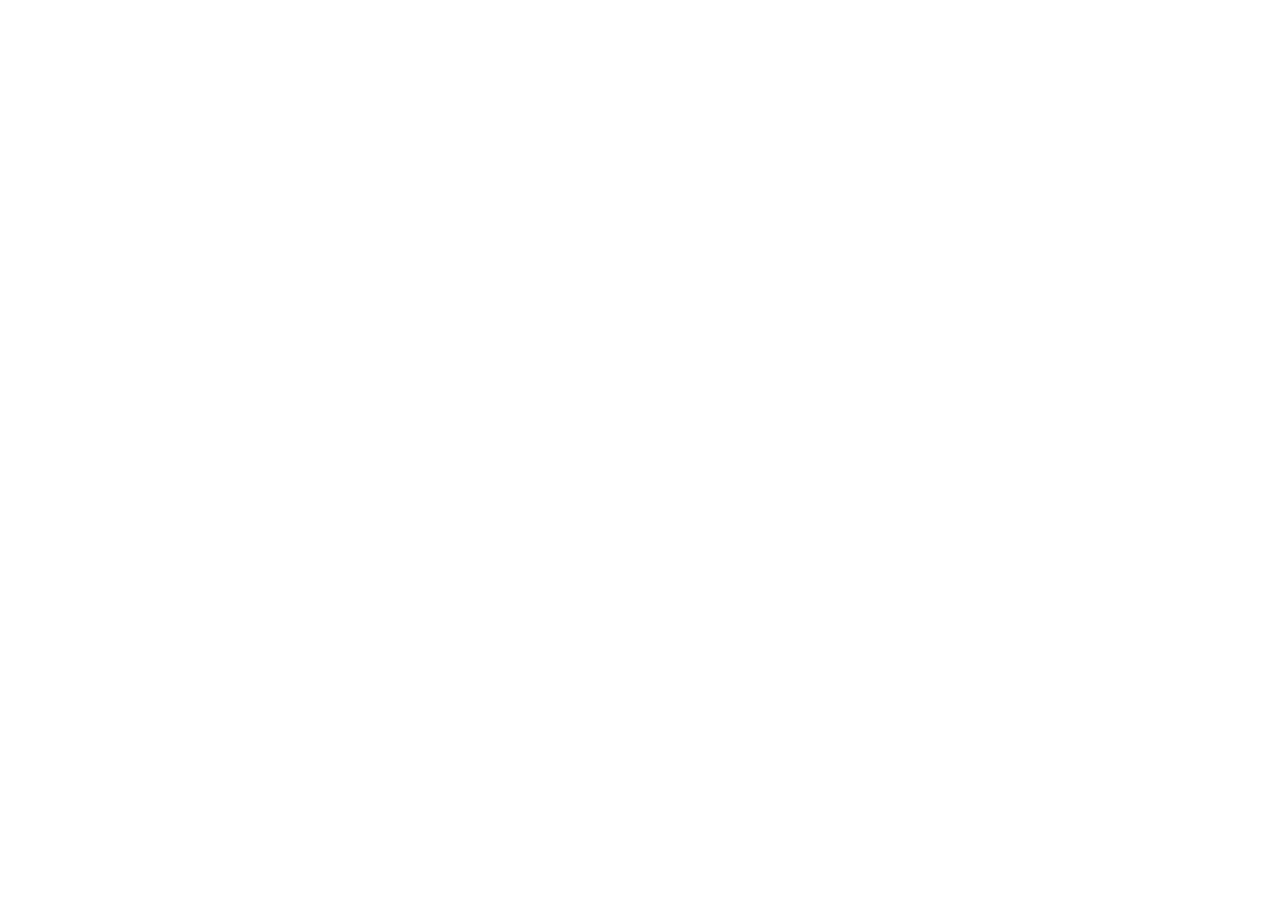
==== index.html @ e2aa8000 "Add redirect to World of Asterion" ====
<!doctype html>
<html lang="cs">
<head>
  <meta charset="utf-8">
  <meta name="viewport" content="width=device-width, initial-scale=1">
  <meta name="robots" content="noindex, follow">
  <meta http-equiv="refresh" content="0; url=https://worldofasterion.github.io/">
  <link rel="canonical" href="https://worldofasterion.github.io/">
  <title>Discover Asterion</title>
  <style>
    html { color-scheme: dark; }
    body {
      margin: 0;
      min-height: 100vh;
      display: grid;
      place-items: center;
      background: #050706;
      color: #d7d7d2;
      font: 18px/1.5 Georgia, "Times New Roman", serif;
    }
    main { max-width: 38rem; padding: 2rem; text-align: center; }
    h1 { color: #9fb6bd; font-weight: normal; }
    a { color: #d2c43b; }
  </style>
</head>
<body>
  <main>
    <h1>Discover Asterion</h1>
    <p>Pokračujte na hlavní web <a href="https://worldofasterion.github.io/">World of Asterion</a>.</p>
  </main>
  <script>
    location.replace('https://worldofasterion.github.io/' + location.search + location.hash);
  </script>
</body>
</html>
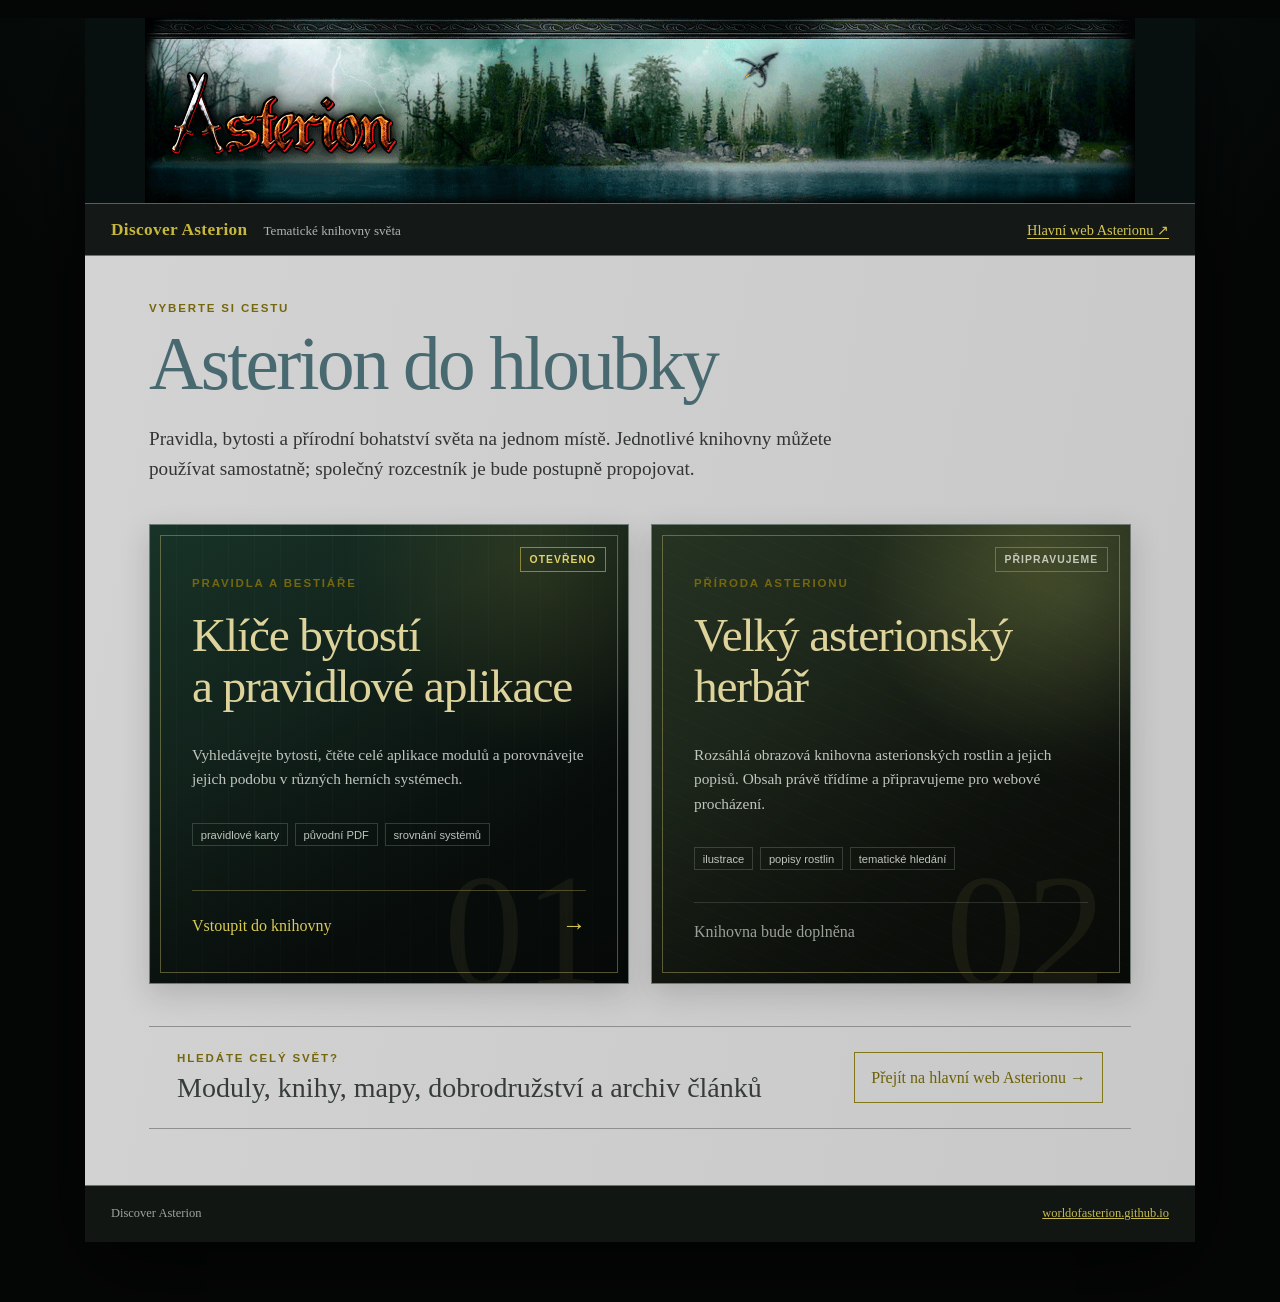
==== commit be412e21: "Deploy Discover Asterion hub and applications library" ====
--- a/index.html
+++ b/index.html
@@ -3,33 +3,82 @@
 <head>
   <meta charset="utf-8">
   <meta name="viewport" content="width=device-width, initial-scale=1">
-  <meta name="robots" content="noindex, follow">
-  <meta http-equiv="refresh" content="0; url=https://worldofasterion.github.io/">
-  <link rel="canonical" href="https://worldofasterion.github.io/">
-  <title>Discover Asterion</title>
-  <style>
-    html { color-scheme: dark; }
-    body {
-      margin: 0;
-      min-height: 100vh;
-      display: grid;
-      place-items: center;
-      background: #050706;
-      color: #d7d7d2;
-      font: 18px/1.5 Georgia, "Times New Roman", serif;
-    }
-    main { max-width: 38rem; padding: 2rem; text-align: center; }
-    h1 { color: #9fb6bd; font-weight: normal; }
-    a { color: #d2c43b; }
-  </style>
+  <meta name="description" content="Rozcestník tematických databází Asterionu: Klíče bytostí, pravidlové aplikace a připravovaný herbář.">
+  <title>Discover Asterion — tematické knihovny</title>
+  <link rel="stylesheet" href="styles.css?v=20261031a">
 </head>
 <body>
-  <main>
-    <h1>Discover Asterion</h1>
-    <p>Pokračujte na hlavní web <a href="https://worldofasterion.github.io/">World of Asterion</a>.</p>
-  </main>
-  <script>
-    location.replace('https://worldofasterion.github.io/' + location.search + location.hash);
-  </script>
+  <a class="skip-link" href="#obsah">Přejít k obsahu</a>
+
+  <div class="site-frame">
+    <header class="asterion-header" aria-label="Discover Asterion">
+      <a href="https://worldofasterion.github.io/#/home" aria-label="Přejít na hlavní web Asterionu">
+        <img src="assets/header1.png" alt="" width="195" height="185">
+        <img src="assets/header2d.png" alt="Asterion" width="600" height="185">
+        <img src="assets/header3d.png" alt="" width="195" height="185">
+      </a>
+    </header>
+
+    <nav class="site-nav" aria-label="Související weby">
+      <strong>Discover Asterion</strong>
+      <span>Tematické knihovny světa</span>
+      <a href="https://worldofasterion.github.io/#/home">Hlavní web Asterionu&nbsp;↗</a>
+    </nav>
+
+    <main id="obsah">
+      <section class="intro" aria-labelledby="page-title">
+        <p class="eyebrow">Vyberte si cestu</p>
+        <h1 id="page-title">Asterion do hloubky</h1>
+        <p class="lead">Pravidla, bytosti a přírodní bohatství světa na jednom místě. Jednotlivé knihovny můžete používat samostatně; společný rozcestník je bude postupně propojovat.</p>
+      </section>
+
+      <section class="portal-grid" aria-label="Tematické knihovny">
+        <a class="portal portal-apps" href="aplikace/#home">
+          <span class="portal-number" aria-hidden="true">01</span>
+          <span class="portal-status is-live">Otevřeno</span>
+          <div class="portal-copy">
+            <p class="eyebrow">Pravidla a bestiáře</p>
+            <h2>Klíče bytostí<br>a pravidlové aplikace</h2>
+            <p>Vyhledávejte bytosti, čtěte celé aplikace modulů a porovnávejte jejich podobu v různých herních systémech.</p>
+            <ul aria-label="Dostupný obsah">
+              <li>pravidlové karty</li>
+              <li>původní PDF</li>
+              <li>srovnání systémů</li>
+            </ul>
+            <span class="portal-action">Vstoupit do knihovny <b>→</b></span>
+          </div>
+        </a>
+
+        <article class="portal portal-herbarium" aria-labelledby="herbar-title">
+          <span class="portal-number" aria-hidden="true">02</span>
+          <span class="portal-status">Připravujeme</span>
+          <div class="portal-copy">
+            <p class="eyebrow">Příroda Asterionu</p>
+            <h2 id="herbar-title">Velký asterionský herbář</h2>
+            <p>Rozsáhlá obrazová knihovna asterionských rostlin a jejich popisů. Obsah právě třídíme a připravujeme pro webové procházení.</p>
+            <ul aria-label="Připravovaný obsah">
+              <li>ilustrace</li>
+              <li>popisy rostlin</li>
+              <li>tematické hledání</li>
+            </ul>
+            <span class="portal-action is-muted">Knihovna bude doplněna</span>
+          </div>
+        </article>
+      </section>
+
+      <aside class="main-site-callout">
+        <div>
+          <p class="eyebrow">Hledáte celý svět?</p>
+          <h2>Moduly, knihy, mapy, dobrodružství a archiv článků</h2>
+        </div>
+        <a href="https://worldofasterion.github.io/#/home">Přejít na hlavní web Asterionu&nbsp;→</a>
+      </aside>
+    </main>
+
+    <footer>
+      <span>Discover Asterion</span>
+      <a href="https://worldofasterion.github.io/#/home">worldofasterion.github.io</a>
+    </footer>
+  </div>
 </body>
 </html>
--- a/styles.css
+++ b/styles.css
@@ -0,0 +1,178 @@
+:root {
+  --ink: #202422;
+  --panel: #c8c8c8;
+  --panel-light: #d3d3d3;
+  --night: #050706;
+  --night-soft: #111613;
+  --gold: #c7b73d;
+  --gold-deep: #75670d;
+  --blue: #496970;
+  --serif: Georgia, "Times New Roman", serif;
+  color-scheme: dark;
+}
+
+* { box-sizing: border-box; }
+html { min-width: 320px; background: var(--night); }
+
+body {
+  margin: 0;
+  background: radial-gradient(circle at 50% -20%, #234b4a 0, #07100e 33rem, transparent 48rem), var(--night);
+  color: var(--ink);
+  font: 16px/1.58 var(--serif);
+}
+
+a { color: inherit; }
+
+.skip-link {
+  position: fixed;
+  left: 1rem;
+  top: -5rem;
+  z-index: 10;
+  padding: .65rem .9rem;
+  background: white;
+  color: black;
+}
+
+.skip-link:focus { top: 1rem; }
+
+.site-frame {
+  width: min(1110px, calc(100% - 28px));
+  margin: 18px auto 60px;
+  box-shadow: 0 24px 80px #000c;
+}
+
+.asterion-header { height: 185px; overflow: hidden; background: #07100f; }
+
+.asterion-header a {
+  display: grid;
+  grid-template-columns: 195px minmax(0, 600px) 195px;
+  justify-content: center;
+  width: 100%;
+  height: 100%;
+}
+
+.asterion-header img { display: block; width: 100%; height: 185px; object-fit: cover; }
+
+.site-nav {
+  display: flex;
+  align-items: baseline;
+  gap: 1rem;
+  min-height: 52px;
+  padding: 12px 26px;
+  border-top: 1px solid #52645d;
+  border-bottom: 1px solid #6d746f;
+  background: #141917;
+  color: #e0e1dc;
+}
+
+.site-nav strong { color: var(--gold); font-size: 1.08rem; letter-spacing: .02em; }
+.site-nav span { color: #aeb5b0; font-size: .82rem; }
+.site-nav a { margin-left: auto; color: #d3c650; font-size: .9rem; text-underline-offset: .22em; }
+
+main { padding: 46px clamp(24px, 5vw, 64px) 56px; background: linear-gradient(100deg, var(--panel-light), var(--panel)); }
+.intro { max-width: 760px; }
+
+.eyebrow {
+  margin: 0 0 .45rem;
+  color: var(--gold-deep);
+  font: 700 .72rem/1.2 Arial, sans-serif;
+  letter-spacing: .16em;
+  text-transform: uppercase;
+}
+
+h1, h2 { line-height: 1.08; }
+h1 { margin: 0; color: var(--blue); font-size: clamp(2.5rem, 6vw, 4.7rem); font-weight: 400; letter-spacing: -.035em; }
+.lead { max-width: 690px; margin: 1.2rem 0 0; color: #313633; font-size: clamp(1.02rem, 2vw, 1.2rem); }
+
+.portal-grid { display: grid; grid-template-columns: repeat(2, minmax(0, 1fr)); gap: 22px; margin-top: 40px; }
+
+.portal {
+  position: relative;
+  min-height: 430px;
+  overflow: hidden;
+  border: 1px solid #707a74;
+  background: var(--night-soft);
+  color: #e4e3d9;
+  box-shadow: 0 10px 28px #1017132b;
+}
+
+.portal::before, .portal::after { position: absolute; content: ""; pointer-events: none; }
+.portal::before { inset: 0; background: radial-gradient(circle at 80% 8%, #b9a73926, transparent 33%), linear-gradient(145deg, transparent 35%, #0008 100%); }
+.portal::after { inset: 10px; border: 1px solid #d6ca7660; }
+
+.portal-apps {
+  text-decoration: none;
+  background: repeating-linear-gradient(90deg, #ffffff05 0 1px, transparent 1px 26px), linear-gradient(150deg, #183328, #0b120f 72%);
+  transition: transform .18s ease, box-shadow .18s ease;
+}
+
+.portal-apps:hover { transform: translateY(-4px); box-shadow: 0 17px 38px #07100d66; }
+.portal-herbarium { background: radial-gradient(ellipse at 88% 15%, #7f9e6540, transparent 34%), repeating-linear-gradient(25deg, #ffffff04 0 1px, transparent 1px 18px), linear-gradient(145deg, #263423, #11150f 72%); }
+
+.portal-number { position: absolute; right: 24px; bottom: -28px; z-index: 0; color: #d8cb6d12; font-size: 10rem; line-height: 1; }
+
+.portal-status {
+  position: absolute;
+  z-index: 2;
+  top: 22px;
+  right: 22px;
+  padding: .35rem .55rem;
+  border: 1px solid #a8b09c70;
+  color: #c4cabd;
+  font: 700 .65rem Arial, sans-serif;
+  letter-spacing: .1em;
+  text-transform: uppercase;
+}
+
+.portal-status.is-live { border-color: #cbbd4f99; color: #dfd26b; }
+
+.portal-copy { position: relative; z-index: 1; display: flex; flex-direction: column; height: 100%; padding: 52px 42px 38px; }
+.portal h2 { max-width: 25rem; margin: .7rem 0 1rem; color: #ddd39b; font-size: clamp(2rem, 3.7vw, 3rem); font-weight: 400; letter-spacing: -.025em; }
+.portal-copy > p:not(.eyebrow) { color: #c0c5bf; font-size: .96rem; }
+.portal ul { display: flex; flex-wrap: wrap; gap: .45rem; margin: 1rem 0 2rem; padding: 0; list-style: none; }
+.portal li { padding: .28rem .48rem; border: 1px solid #9eaa9a45; color: #bfc5bd; font: .7rem Arial, sans-serif; }
+
+.portal-action {
+  display: flex;
+  justify-content: space-between;
+  align-items: center;
+  margin-top: auto;
+  padding-top: 1rem;
+  border-top: 1px solid #c9bd5d55;
+  color: #d8ca55;
+}
+
+.portal-action b { font-size: 1.5rem; font-weight: 400; }
+.portal-action.is-muted { color: #9aa098; border-top-color: #96a28e38; }
+
+.main-site-callout { display: flex; align-items: center; gap: 2rem; margin-top: 42px; padding: 25px 28px; border-top: 1px solid #8c918e; border-bottom: 1px solid #8c918e; }
+.main-site-callout h2 { margin: .2rem 0 0; color: #363d39; font-size: clamp(1.25rem, 2.5vw, 1.75rem); font-weight: 400; }
+.main-site-callout a { flex: none; margin-left: auto; padding: .75rem 1rem; border: 1px solid #817719; color: #6c6106; text-decoration: none; }
+.main-site-callout a:hover { background: #bab38566; }
+
+footer { display: flex; justify-content: space-between; padding: 18px 26px; border-top: 1px solid #69736c; background: #111613; color: #9da49f; font-size: .78rem; }
+footer a { color: #c7ba4d; }
+
+@media (max-width: 780px) {
+  .site-frame { width: min(100% - 16px, 650px); margin-top: 8px; }
+  .asterion-header a { grid-template-columns: 0 minmax(0, 600px) 0; }
+  .asterion-header img:first-child, .asterion-header img:last-child { opacity: 0; }
+  .site-nav { flex-wrap: wrap; gap: .25rem 1rem; }
+  .site-nav span { order: 3; width: 100%; }
+  .portal-grid { grid-template-columns: 1fr; }
+  .portal { min-height: 400px; }
+  .main-site-callout { display: block; }
+  .main-site-callout a { display: inline-block; margin-top: 1rem; }
+}
+
+@media (max-width: 470px) {
+  main { padding: 34px 18px 40px; }
+  .site-nav { padding: 11px 16px; }
+  .site-nav a { margin-left: 0; }
+  .portal-copy { padding: 54px 28px 30px; }
+  .portal h2 { font-size: 2.15rem; }
+  footer { display: block; }
+  footer a { display: inline-block; margin-top: .35rem; }
+}
+
+@media (prefers-reduced-motion: reduce) { * { transition: none !important; } }
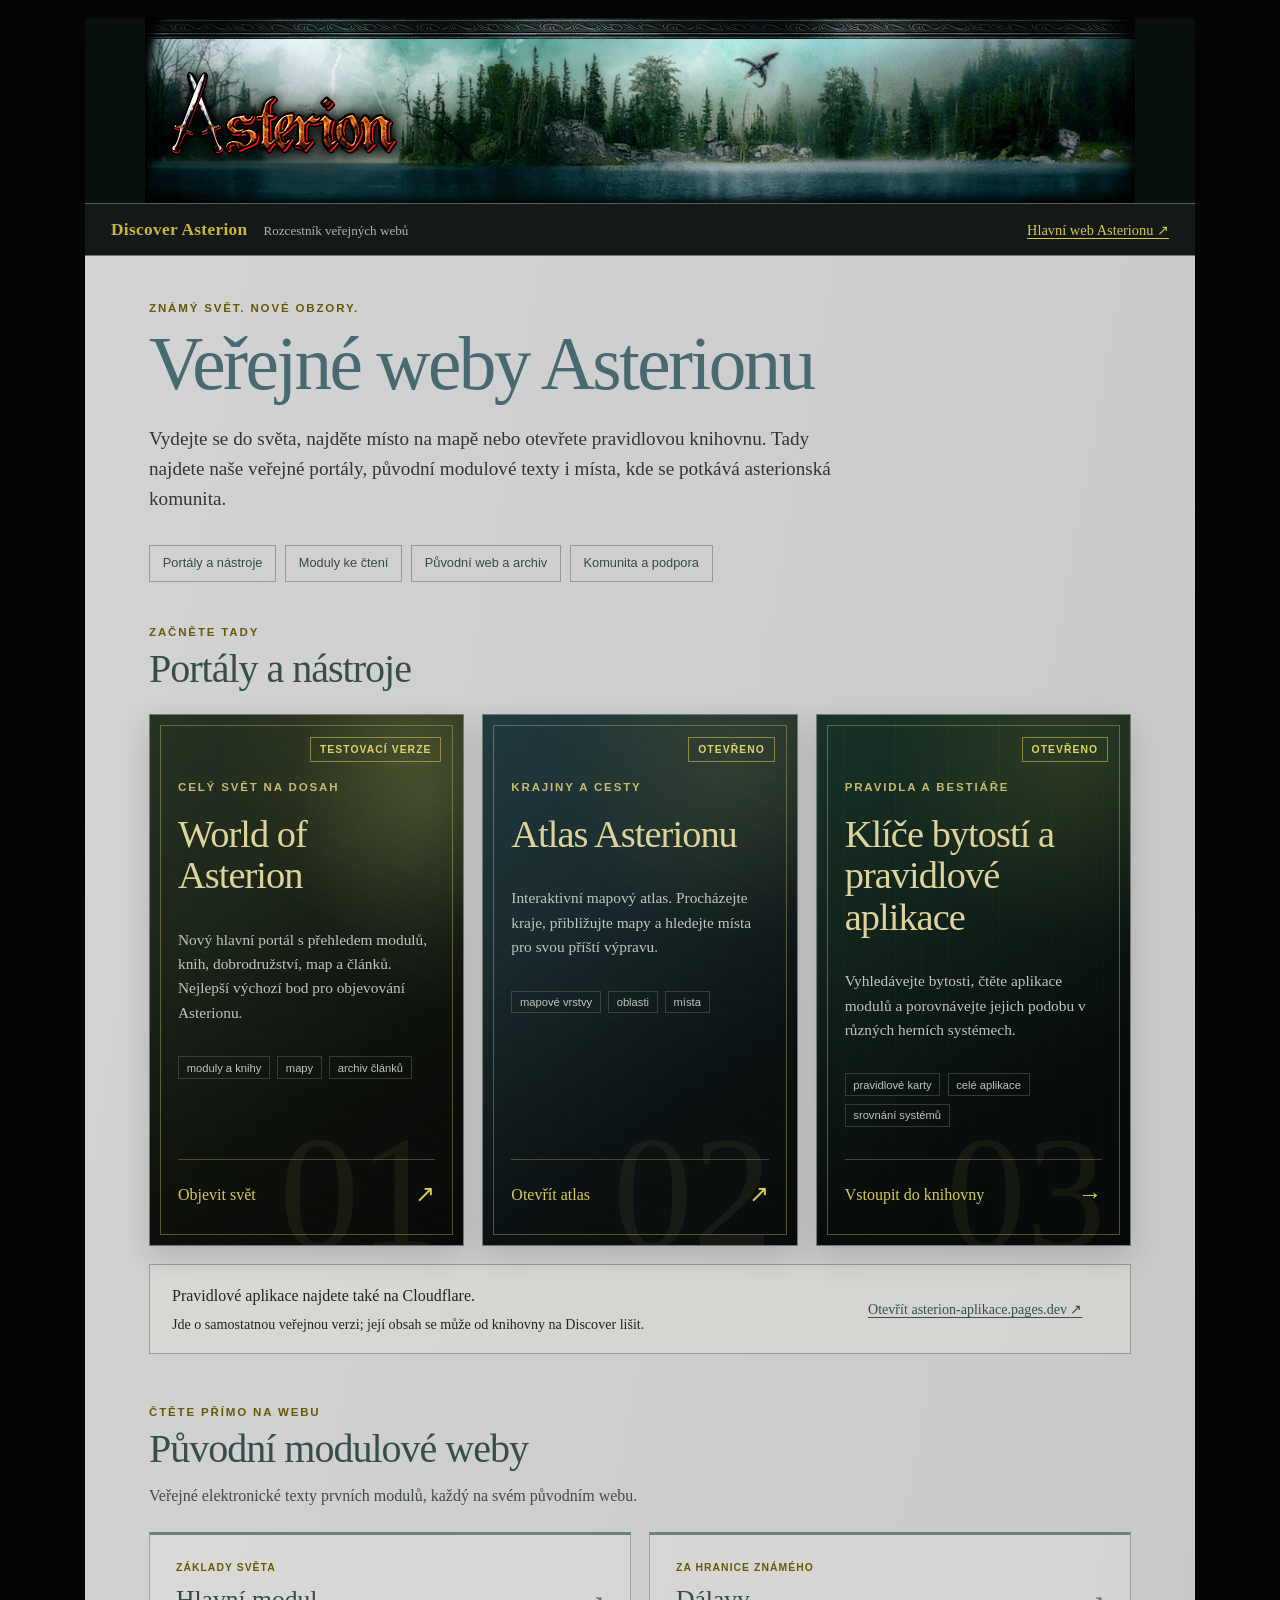
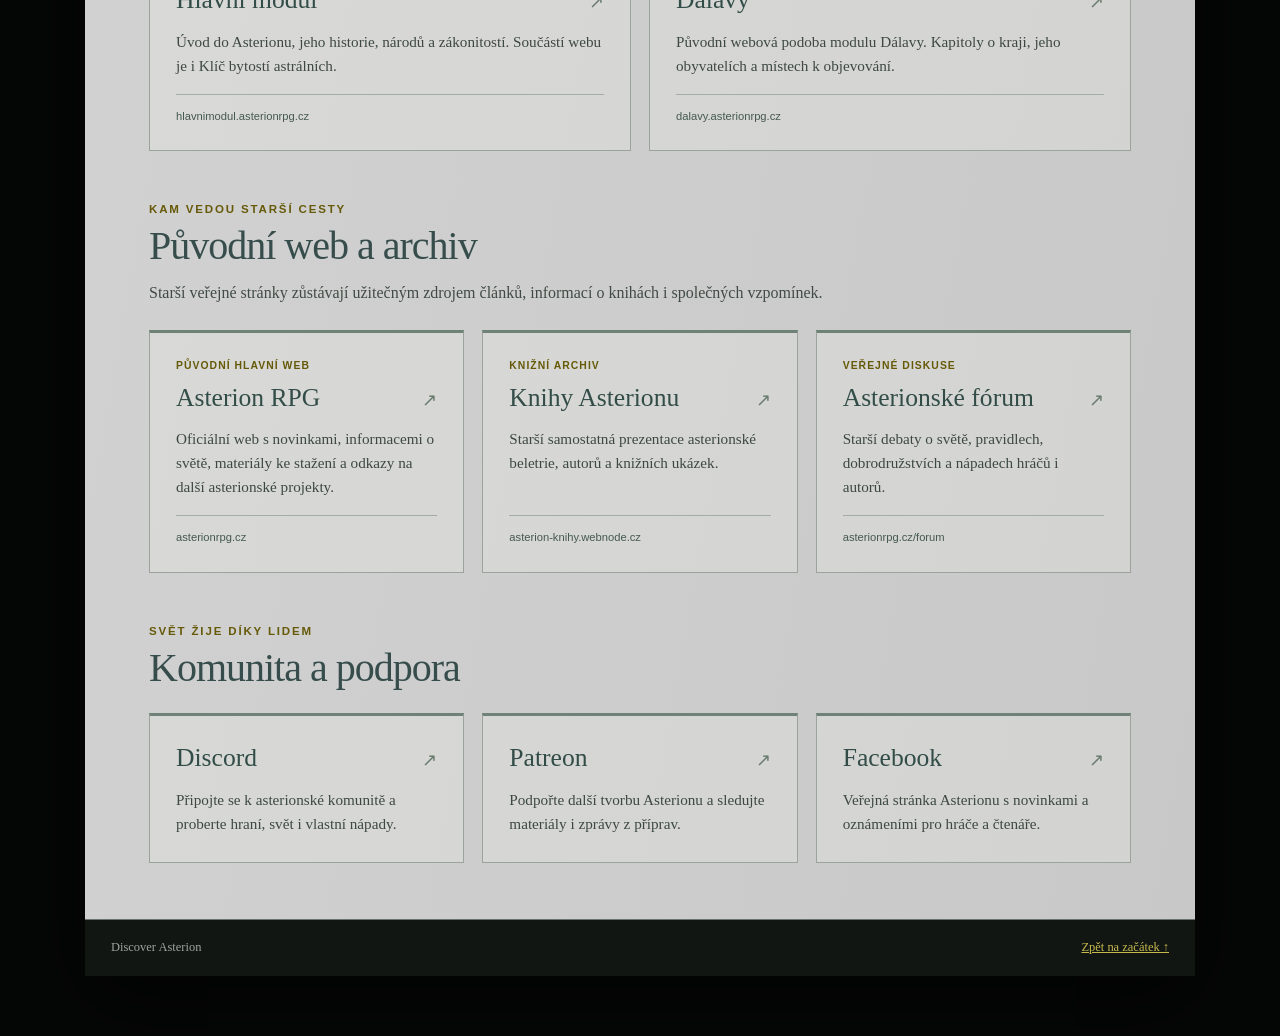
==== commit 8696b7b4: "Expand Discover into public Asterion web directory" ====
--- a/index.html
+++ b/index.html
@@ -3,9 +3,10 @@
 <head>
   <meta charset="utf-8">
   <meta name="viewport" content="width=device-width, initial-scale=1">
-  <meta name="description" content="Rozcestník tematických databází Asterionu: Klíče bytostí, pravidlové aplikace a připravovaný herbář.">
-  <title>Discover Asterion — tematické knihovny</title>
-  <link rel="stylesheet" href="styles.css?v=20261031a">
+  <meta name="description" content="Veřejné weby Asterionu na jednom místě: hlavní portál, mapový atlas, Klíče bytostí, pravidlové aplikace, modulové texty a komunita.">
+  <title>Discover Asterion — veřejné weby a knihovny</title>
+  <link rel="icon" href="assets/header1.png" type="image/png">
+  <link rel="stylesheet" href="styles.css?v=20261112a">
 </head>
 <body>
   <a class="skip-link" href="#obsah">Přejít k obsahu</a>
@@ -21,63 +22,145 @@
 
     <nav class="site-nav" aria-label="Související weby">
       <strong>Discover Asterion</strong>
-      <span>Tematické knihovny světa</span>
+      <span>Rozcestník veřejných webů</span>
       <a href="https://worldofasterion.github.io/#/home">Hlavní web Asterionu&nbsp;↗</a>
     </nav>
 
     <main id="obsah">
       <section class="intro" aria-labelledby="page-title">
-        <p class="eyebrow">Vyberte si cestu</p>
-        <h1 id="page-title">Asterion do hloubky</h1>
-        <p class="lead">Pravidla, bytosti a přírodní bohatství světa na jednom místě. Jednotlivé knihovny můžete používat samostatně; společný rozcestník je bude postupně propojovat.</p>
+        <p class="eyebrow">Známý svět. Nové obzory.</p>
+        <h1 id="page-title">Veřejné weby Asterionu</h1>
+        <p class="lead">Vydejte se do světa, najděte místo na mapě nebo otevřete pravidlovou knihovnu. Tady najdete naše veřejné portály, původní modulové texty i místa, kde se potkává asterionská komunita.</p>
       </section>
 
-      <section class="portal-grid" aria-label="Tematické knihovny">
-        <a class="portal portal-apps" href="aplikace/#home">
-          <span class="portal-number" aria-hidden="true">01</span>
-          <span class="portal-status is-live">Otevřeno</span>
-          <div class="portal-copy">
-            <p class="eyebrow">Pravidla a bestiáře</p>
-            <h2>Klíče bytostí<br>a pravidlové aplikace</h2>
-            <p>Vyhledávejte bytosti, čtěte celé aplikace modulů a porovnávejte jejich podobu v různých herních systémech.</p>
-            <ul aria-label="Dostupný obsah">
-              <li>pravidlové karty</li>
-              <li>původní PDF</li>
-              <li>srovnání systémů</li>
-            </ul>
-            <span class="portal-action">Vstoupit do knihovny <b>→</b></span>
-          </div>
-        </a>
+      <nav class="section-nav" aria-label="Na této stránce">
+        <a href="#weby">Portály a nástroje</a>
+        <a href="#moduly">Moduly ke čtení</a>
+        <a href="#archiv">Původní web a archiv</a>
+        <a href="#komunita">Komunita a podpora</a>
+      </nav>
 
-        <article class="portal portal-herbarium" aria-labelledby="herbar-title">
-          <span class="portal-number" aria-hidden="true">02</span>
-          <span class="portal-status">Připravujeme</span>
-          <div class="portal-copy">
-            <p class="eyebrow">Příroda Asterionu</p>
-            <h2 id="herbar-title">Velký asterionský herbář</h2>
-            <p>Rozsáhlá obrazová knihovna asterionských rostlin a jejich popisů. Obsah právě třídíme a připravujeme pro webové procházení.</p>
-            <ul aria-label="Připravovaný obsah">
-              <li>ilustrace</li>
-              <li>popisy rostlin</li>
-              <li>tematické hledání</li>
-            </ul>
-            <span class="portal-action is-muted">Knihovna bude doplněna</span>
-          </div>
-        </article>
+      <section class="directory-section" id="weby" aria-labelledby="weby-title">
+        <div class="section-heading">
+          <p class="eyebrow">Začněte tady</p>
+          <h2 id="weby-title">Portály a nástroje</h2>
+        </div>
+        <div class="portal-grid">
+          <a class="portal portal-world" href="https://worldofasterion.github.io/#/home" aria-labelledby="world-title">
+            <span class="portal-number" aria-hidden="true">01</span>
+            <span class="portal-status is-live">Testovací verze</span>
+            <div class="portal-copy">
+              <p class="eyebrow">Celý svět na dosah</p>
+              <h3 id="world-title">World of Asterion</h3>
+              <p>Nový hlavní portál s přehledem modulů, knih, dobrodružství, map a článků. Nejlepší výchozí bod pro objevování Asterionu.</p>
+              <ul aria-label="Obsah portálu"><li>moduly a knihy</li><li>mapy</li><li>archiv článků</li></ul>
+              <span class="portal-action">Objevit svět <b aria-hidden="true">↗</b></span>
+            </div>
+          </a>
+          <a class="portal portal-atlas" href="https://asterion-atlas.github.io/" aria-labelledby="atlas-title">
+            <span class="portal-number" aria-hidden="true">02</span>
+            <span class="portal-status is-live">Otevřeno</span>
+            <div class="portal-copy">
+              <p class="eyebrow">Krajiny a cesty</p>
+              <h3 id="atlas-title">Atlas Asterionu</h3>
+              <p>Interaktivní mapový atlas. Procházejte kraje, přibližujte mapy a hledejte místa pro svou příští výpravu.</p>
+              <ul aria-label="Možnosti atlasu"><li>mapové vrstvy</li><li>oblasti</li><li>místa</li></ul>
+              <span class="portal-action">Otevřít atlas <b aria-hidden="true">↗</b></span>
+            </div>
+          </a>
+          <a class="portal portal-apps" href="aplikace/#home" aria-labelledby="apps-title">
+            <span class="portal-number" aria-hidden="true">03</span>
+            <span class="portal-status is-live">Otevřeno</span>
+            <div class="portal-copy">
+              <p class="eyebrow">Pravidla a bestiáře</p>
+              <h3 id="apps-title">Klíče bytostí a pravidlové aplikace</h3>
+              <p>Vyhledávejte bytosti, čtěte aplikace modulů a porovnávejte jejich podobu v různých herních systémech.</p>
+              <ul aria-label="Obsah knihovny"><li>pravidlové karty</li><li>celé aplikace</li><li>srovnání systémů</li></ul>
+              <span class="portal-action">Vstoupit do knihovny <b aria-hidden="true">→</b></span>
+            </div>
+          </a>
+        </div>
+        <aside class="version-note" aria-label="Další veřejná pravidlová knihovna">
+          <p><strong>Pravidlové aplikace najdete také na Cloudflare.</strong> Jde o samostatnou veřejnou verzi; její obsah se může od knihovny na Discover lišit.</p>
+          <a href="https://asterion-aplikace.pages.dev/">Otevřít asterion-aplikace.pages.dev <span aria-hidden="true">↗</span></a>
+        </aside>
       </section>
 
-      <aside class="main-site-callout">
-        <div>
-          <p class="eyebrow">Hledáte celý svět?</p>
-          <h2>Moduly, knihy, mapy, dobrodružství a archiv článků</h2>
+      <section class="directory-section" id="moduly" aria-labelledby="moduly-title">
+        <div class="section-heading">
+          <p class="eyebrow">Čtěte přímo na webu</p>
+          <h2 id="moduly-title">Původní modulové weby</h2>
+          <p>Veřejné elektronické texty prvních modulů, každý na svém původním webu.</p>
         </div>
-        <a href="https://worldofasterion.github.io/#/home">Přejít na hlavní web Asterionu&nbsp;→</a>
-      </aside>
+        <div class="link-grid two-columns">
+          <a class="web-link" href="https://hlavnimodul.asterionrpg.cz/" aria-labelledby="hm-title">
+            <span class="web-kind">Základy světa</span>
+            <h3 id="hm-title">Hlavní modul <span aria-hidden="true">↗</span></h3>
+            <p>Úvod do Asterionu, jeho historie, národů a zákonitostí. Součástí webu je i Klíč bytostí astrálních.</p>
+            <span class="web-address">hlavnimodul.asterionrpg.cz</span>
+          </a>
+          <a class="web-link" href="https://dalavy.asterionrpg.cz/" aria-labelledby="dalavy-title">
+            <span class="web-kind">Za hranice známého</span>
+            <h3 id="dalavy-title">Dálavy <span aria-hidden="true">↗</span></h3>
+            <p>Původní webová podoba modulu Dálavy. Kapitoly o kraji, jeho obyvatelích a místech k objevování.</p>
+            <span class="web-address">dalavy.asterionrpg.cz</span>
+          </a>
+        </div>
+      </section>
+
+      <section class="directory-section" id="archiv" aria-labelledby="archiv-title">
+        <div class="section-heading">
+          <p class="eyebrow">Kam vedou starší cesty</p>
+          <h2 id="archiv-title">Původní web a archiv</h2>
+          <p>Starší veřejné stránky zůstávají užitečným zdrojem článků, informací o knihách i společných vzpomínek.</p>
+        </div>
+        <div class="link-grid">
+          <a class="web-link" href="https://asterionrpg.cz/" aria-labelledby="original-title">
+            <span class="web-kind">Původní hlavní web</span>
+            <h3 id="original-title">Asterion RPG <span aria-hidden="true">↗</span></h3>
+            <p>Oficiální web s novinkami, informacemi o světě, materiály ke stažení a odkazy na další asterionské projekty.</p>
+            <span class="web-address">asterionrpg.cz</span>
+          </a>
+          <a class="web-link" href="https://asterion-knihy.webnode.cz/" aria-labelledby="books-title">
+            <span class="web-kind">Knižní archiv</span>
+            <h3 id="books-title">Knihy Asterionu <span aria-hidden="true">↗</span></h3>
+            <p>Starší samostatná prezentace asterionské beletrie, autorů a knižních ukázek.</p>
+            <span class="web-address">asterion-knihy.webnode.cz</span>
+          </a>
+          <a class="web-link" href="https://asterionrpg.cz/forum/" aria-labelledby="forum-title">
+            <span class="web-kind">Veřejné diskuse</span>
+            <h3 id="forum-title">Asterionské fórum <span aria-hidden="true">↗</span></h3>
+            <p>Starší debaty o světě, pravidlech, dobrodružstvích a nápadech hráčů i autorů.</p>
+            <span class="web-address">asterionrpg.cz/forum</span>
+          </a>
+        </div>
+      </section>
+
+      <section class="directory-section" id="komunita" aria-labelledby="komunita-title">
+        <div class="section-heading">
+          <p class="eyebrow">Svět žije díky lidem</p>
+          <h2 id="komunita-title">Komunita a podpora</h2>
+        </div>
+        <div class="link-grid community-links">
+          <a class="web-link" href="https://discord.gg/nff9kSGvEa" aria-labelledby="discord-title">
+            <h3 id="discord-title">Discord <span aria-hidden="true">↗</span></h3>
+            <p>Připojte se k asterionské komunitě a proberte hraní, svět i vlastní nápady.</p>
+          </a>
+          <a class="web-link" href="https://www.patreon.com/AsterionRPG" aria-labelledby="patreon-title">
+            <h3 id="patreon-title">Patreon <span aria-hidden="true">↗</span></h3>
+            <p>Podpořte další tvorbu Asterionu a sledujte materiály i zprávy z příprav.</p>
+          </a>
+          <a class="web-link" href="https://www.facebook.com/pages/Asterion-sv%C4%9Bt-pro-RPG/113271548682893" aria-labelledby="facebook-title">
+            <h3 id="facebook-title">Facebook <span aria-hidden="true">↗</span></h3>
+            <p>Veřejná stránka Asterionu s novinkami a oznámeními pro hráče a čtenáře.</p>
+          </a>
+        </div>
+      </section>
     </main>
 
     <footer>
       <span>Discover Asterion</span>
-      <a href="https://worldofasterion.github.io/#/home">worldofasterion.github.io</a>
+      <a href="#obsah">Zpět na začátek ↑</a>
     </footer>
   </div>
 </body>
--- a/styles.css
+++ b/styles.css
@@ -5,7 +5,7 @@
   --night: #050706;
   --night-soft: #111613;
   --gold: #c7b73d;
-  --gold-deep: #75670d;
+  --gold-deep: #665908;
   --blue: #496970;
   --serif: Georgia, "Times New Roman", serif;
   color-scheme: dark;
@@ -22,6 +22,8 @@
 }
 
 a { color: inherit; }
+a:focus-visible { outline: 3px solid #496970; outline-offset: 5px; }
+.portal:focus-visible, .site-nav a:focus-visible, footer a:focus-visible { outline-color: #e0d45d; }
 
 .skip-link {
   position: fixed;
@@ -80,20 +82,29 @@
   text-transform: uppercase;
 }
 
-h1, h2 { line-height: 1.08; }
+h1, h2, h3 { line-height: 1.08; }
 h1 { margin: 0; color: var(--blue); font-size: clamp(2.5rem, 6vw, 4.7rem); font-weight: 400; letter-spacing: -.035em; }
 .lead { max-width: 690px; margin: 1.2rem 0 0; color: #313633; font-size: clamp(1.02rem, 2vw, 1.2rem); }
 
-.portal-grid { display: grid; grid-template-columns: repeat(2, minmax(0, 1fr)); gap: 22px; margin-top: 40px; }
+.section-nav { display: flex; flex-wrap: wrap; gap: .55rem; margin-top: 30px; }
+.section-nav a { padding: .55rem .8rem; border: 1px solid #939b95; color: #344b49; font: .8rem/1.4 Arial, sans-serif; text-decoration: none; }
+.section-nav a:hover { background: #b5beb8; border-color: #496970; }
+.directory-section { margin-top: 44px; scroll-margin-top: 24px; }
+.directory-section + .directory-section { margin-top: 52px; }
+.section-heading h2 { margin: 0; color: #364d4c; font-size: clamp(1.8rem, 3.2vw, 2.5rem); font-weight: 400; letter-spacing: -.025em; }
+.section-heading > p:not(.eyebrow) { max-width: 690px; margin: .8rem 0 0; color: #414b45; }
+.portal-grid { display: grid; grid-template-columns: repeat(3, minmax(0, 1fr)); gap: 18px; margin-top: 24px; }
 
 .portal {
   position: relative;
-  min-height: 430px;
+  min-height: 420px;
   overflow: hidden;
   border: 1px solid #707a74;
   background: var(--night-soft);
   color: #e4e3d9;
   box-shadow: 0 10px 28px #1017132b;
+  text-decoration: none;
+  transition: transform .18s ease, box-shadow .18s ease;
 }
 
 .portal::before, .portal::after { position: absolute; content: ""; pointer-events: none; }
@@ -101,13 +112,12 @@
 .portal::after { inset: 10px; border: 1px solid #d6ca7660; }
 
 .portal-apps {
-  text-decoration: none;
   background: repeating-linear-gradient(90deg, #ffffff05 0 1px, transparent 1px 26px), linear-gradient(150deg, #183328, #0b120f 72%);
-  transition: transform .18s ease, box-shadow .18s ease;
-}
-
-.portal-apps:hover { transform: translateY(-4px); box-shadow: 0 17px 38px #07100d66; }
-.portal-herbarium { background: radial-gradient(ellipse at 88% 15%, #7f9e6540, transparent 34%), repeating-linear-gradient(25deg, #ffffff04 0 1px, transparent 1px 18px), linear-gradient(145deg, #263423, #11150f 72%); }
+}
+
+.portal:hover { transform: translateY(-4px); box-shadow: 0 17px 38px #07100d66; }
+.portal-world { background: radial-gradient(ellipse at 88% 15%, #7f9e6540, transparent 34%), repeating-linear-gradient(25deg, #ffffff04 0 1px, transparent 1px 18px), linear-gradient(145deg, #263423, #11150f 72%); }
+.portal-atlas { background: repeating-linear-gradient(25deg, #ffffff05 0 1px, transparent 1px 26px), linear-gradient(145deg, #213b40, #101819 72%); }
 
 .portal-number { position: absolute; right: 24px; bottom: -28px; z-index: 0; color: #d8cb6d12; font-size: 10rem; line-height: 1; }
 
@@ -126,8 +136,9 @@
 
 .portal-status.is-live { border-color: #cbbd4f99; color: #dfd26b; }
 
-.portal-copy { position: relative; z-index: 1; display: flex; flex-direction: column; height: 100%; padding: 52px 42px 38px; }
-.portal h2 { max-width: 25rem; margin: .7rem 0 1rem; color: #ddd39b; font-size: clamp(2rem, 3.7vw, 3rem); font-weight: 400; letter-spacing: -.025em; }
+.portal-copy { position: relative; z-index: 1; display: flex; flex-direction: column; height: 100%; padding: 66px 28px 32px; }
+.portal .eyebrow { color: #c7ba70; }
+.portal h3 { max-width: 25rem; margin: .7rem 0 1rem; color: #ddd39b; font-size: clamp(1.9rem, 3vw, 2.5rem); font-weight: 400; letter-spacing: -.025em; }
 .portal-copy > p:not(.eyebrow) { color: #c0c5bf; font-size: .96rem; }
 .portal ul { display: flex; flex-wrap: wrap; gap: .45rem; margin: 1rem 0 2rem; padding: 0; list-style: none; }
 .portal li { padding: .28rem .48rem; border: 1px solid #9eaa9a45; color: #bfc5bd; font: .7rem Arial, sans-serif; }
@@ -143,15 +154,31 @@
 }
 
 .portal-action b { font-size: 1.5rem; font-weight: 400; }
-.portal-action.is-muted { color: #9aa098; border-top-color: #96a28e38; }
-
-.main-site-callout { display: flex; align-items: center; gap: 2rem; margin-top: 42px; padding: 25px 28px; border-top: 1px solid #8c918e; border-bottom: 1px solid #8c918e; }
-.main-site-callout h2 { margin: .2rem 0 0; color: #363d39; font-size: clamp(1.25rem, 2.5vw, 1.75rem); font-weight: 400; }
-.main-site-callout a { flex: none; margin-left: auto; padding: .75rem 1rem; border: 1px solid #817719; color: #6c6106; text-decoration: none; }
-.main-site-callout a:hover { background: #bab38566; }
+.version-note { display: flex; align-items: center; gap: 1.5rem; margin-top: 18px; padding: 18px 22px; border: 1px solid #929c96; background: #e5e7dc55; font-size: .88rem; }
+.version-note p { flex: 1; margin: 0; }
+.version-note a { flex: 0 1 240px; color: #344f4d; text-underline-offset: .2em; overflow-wrap: anywhere; }
+.version-note strong { display: block; margin-bottom: .25rem; font-weight: 400; font-size: 1rem; }
+
+.link-grid { display: grid; grid-template-columns: repeat(3, minmax(0, 1fr)); gap: 18px; margin-top: 24px; }
+.two-columns { grid-template-columns: repeat(2, minmax(0, 1fr)); }
+.web-link { display: flex; flex-direction: column; min-width: 0; padding: 26px; border: 1px solid #9ba39c; border-top: 3px solid #6e8277; background: #e8e9e055; text-decoration: none; transition: background .18s ease, border-color .18s ease; }
+.web-link:hover { background: #f1f1e8aa; border-color: #536e63; }
+.web-kind { color: var(--gold-deep); font: 700 .65rem/1.4 Arial, sans-serif; letter-spacing: .1em; text-transform: uppercase; }
+.web-link h3 { display: flex; justify-content: space-between; align-items: baseline; gap: .75rem; margin: .65rem 0 .5rem; color: #324c48; font-size: 1.6rem; font-weight: 400; }
+.web-link h3 span { color: #697c6f; font-size: 1.1rem; }
+.web-link p { margin: .5rem 0 1rem; color: #3d4841; font-size: .95rem; }
+.web-address { margin-top: auto; padding-top: .8rem; border-top: 1px solid #a4ada5; color: #45594e; font: .7rem/1.5 Arial, sans-serif; overflow-wrap: anywhere; }
+.community-links .web-link { padding-top: 18px; }
+.community-links p { margin-bottom: 0; }
 
 footer { display: flex; justify-content: space-between; padding: 18px 26px; border-top: 1px solid #69736c; background: #111613; color: #9da49f; font-size: .78rem; }
 footer a { color: #c7ba4d; }
+
+@media (min-width: 781px) and (max-width: 1000px) {
+  .portal-copy { padding-right: 22px; padding-left: 22px; }
+  .portal h3 { font-size: 1.9rem; }
+  .link-grid:not(.two-columns) { grid-template-columns: repeat(2, minmax(0, 1fr)); }
+}
 
 @media (max-width: 780px) {
   .site-frame { width: min(100% - 16px, 650px); margin-top: 8px; }
@@ -160,17 +187,22 @@
   .site-nav { flex-wrap: wrap; gap: .25rem 1rem; }
   .site-nav span { order: 3; width: 100%; }
   .portal-grid { grid-template-columns: 1fr; }
-  .portal { min-height: 400px; }
-  .main-site-callout { display: block; }
-  .main-site-callout a { display: inline-block; margin-top: 1rem; }
+  .portal { min-height: 360px; }
+  .link-grid { grid-template-columns: 1fr; }
+  .version-note { display: block; }
+  .version-note a { display: inline-block; margin-top: .8rem; }
 }
 
 @media (max-width: 470px) {
   main { padding: 34px 18px 40px; }
   .site-nav { padding: 11px 16px; }
   .site-nav a { margin-left: 0; }
-  .portal-copy { padding: 54px 28px 30px; }
-  .portal h2 { font-size: 2.15rem; }
+  .asterion-header { height: 120px; }
+  .asterion-header img { height: 120px; object-fit: contain; }
+  .portal-copy { padding: 64px 28px 30px; }
+  .portal h3 { font-size: 2.15rem; }
+  .section-nav a { flex: 1 1 120px; }
+  .web-link { padding: 22px; }
   footer { display: block; }
   footer a { display: inline-block; margin-top: .35rem; }
 }
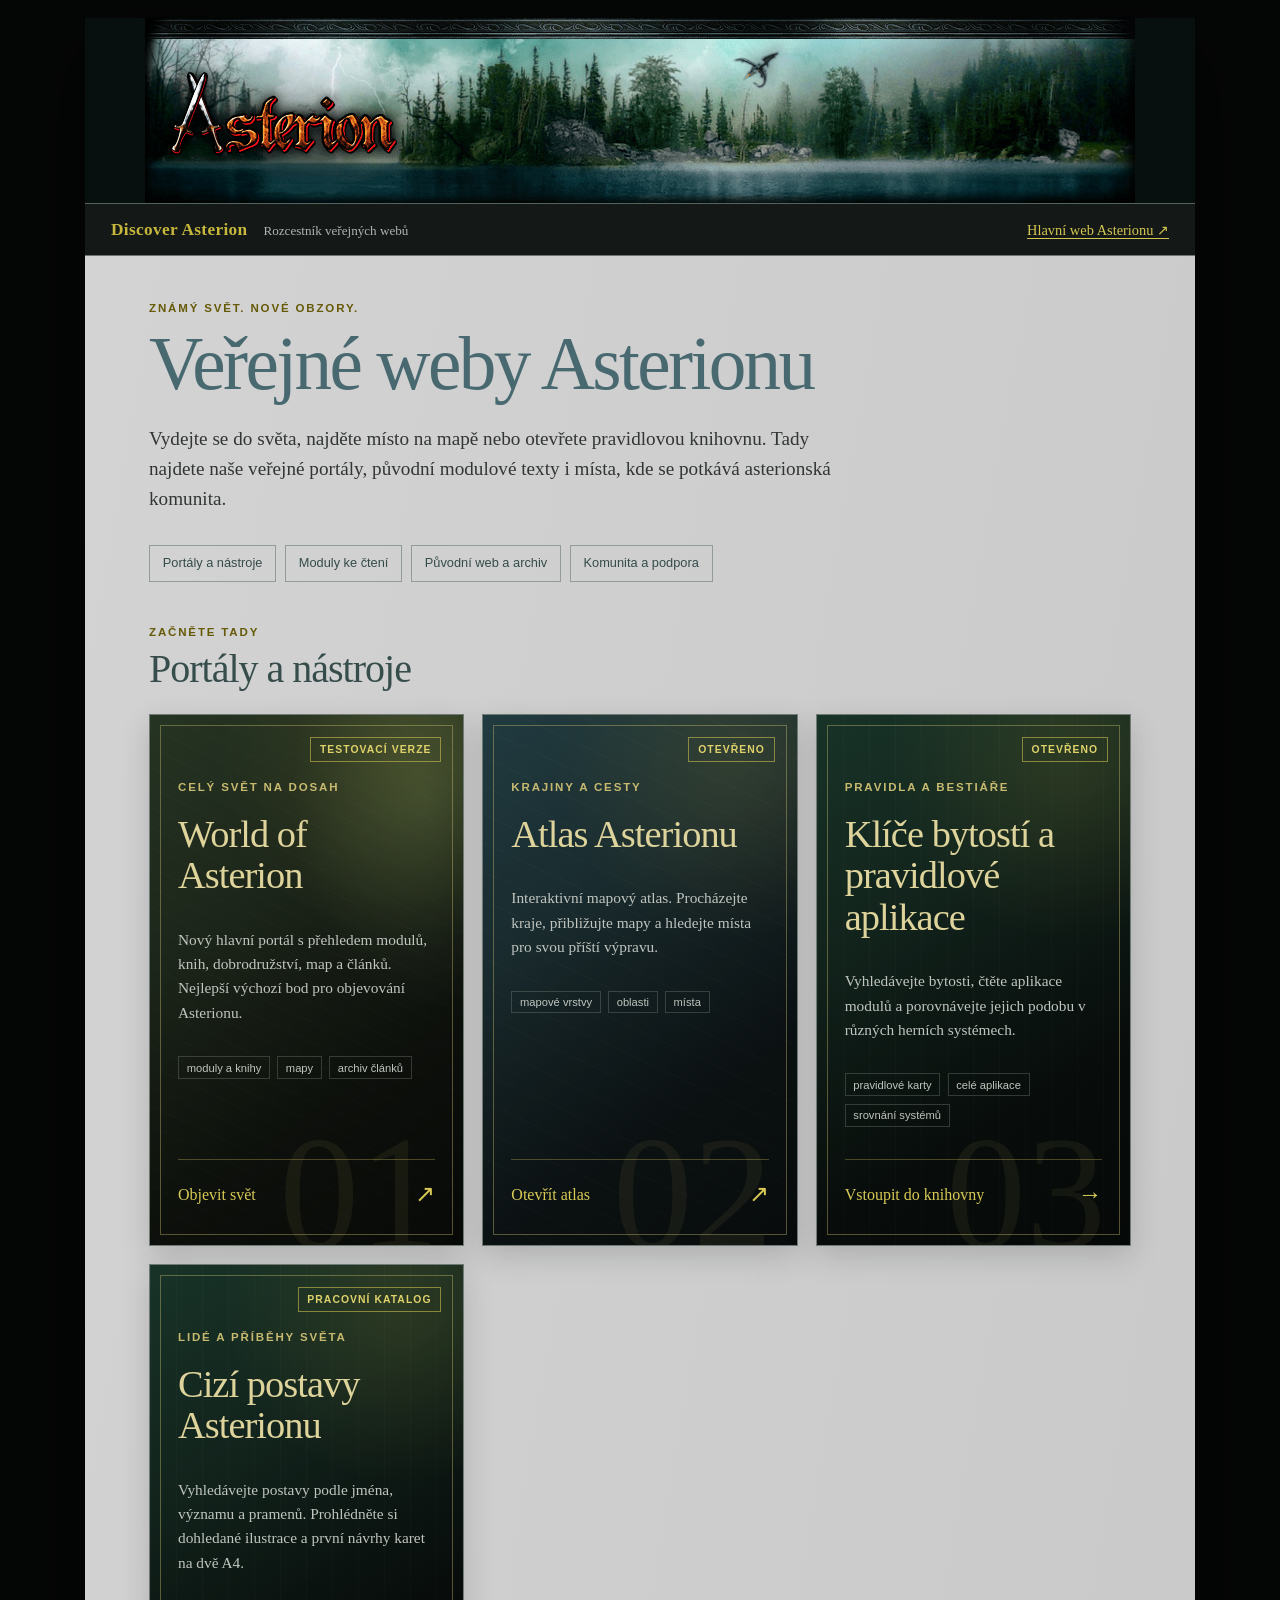
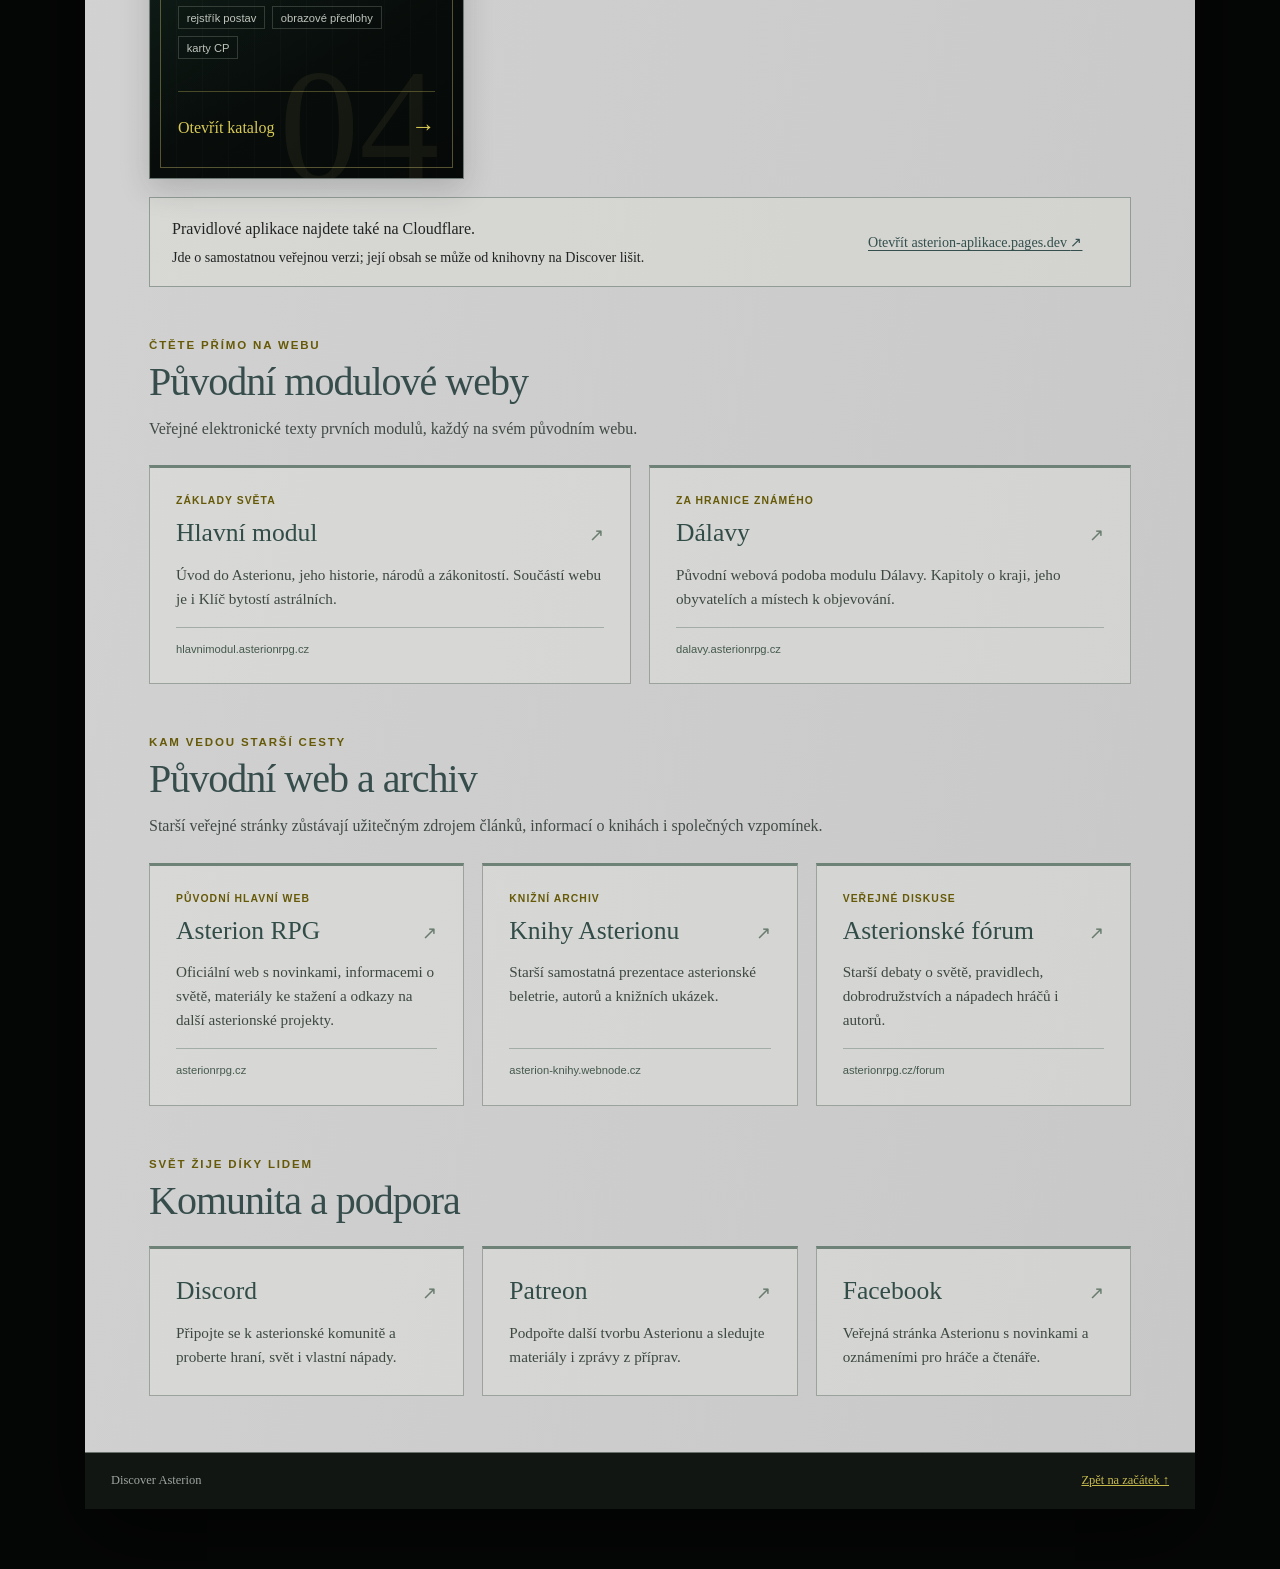
==== commit b54e85a3: "Publish NPC catalogue and character-card previews" ====
--- a/index.html
+++ b/index.html
@@ -77,6 +77,16 @@
               <p>Vyhledávejte bytosti, čtěte aplikace modulů a porovnávejte jejich podobu v různých herních systémech.</p>
               <ul aria-label="Obsah knihovny"><li>pravidlové karty</li><li>celé aplikace</li><li>srovnání systémů</li></ul>
               <span class="portal-action">Vstoupit do knihovny <b aria-hidden="true">→</b></span>
+            </div>
+          </a>
+          <a class="portal portal-apps" href="cizi-postavy/" aria-labelledby="cp-title">
+            <span class="portal-number" aria-hidden="true">04</span>
+            <span class="portal-status is-live">Pracovní katalog</span>
+            <div class="portal-copy"><p class="eyebrow">Lidé a příběhy světa</p>
+              <h3 id="cp-title">Cizí postavy Asterionu</h3>
+              <p>Vyhledávejte postavy podle jména, významu a pramenů. Prohlédněte si dohledané ilustrace a první návrhy karet na dvě A4.</p>
+              <ul aria-label="Obsah katalogu"><li>rejstřík postav</li><li>obrazové předlohy</li><li>karty CP</li></ul>
+              <span class="portal-action">Otevřít katalog <b aria-hidden="true">→</b></span>
             </div>
           </a>
         </div>
